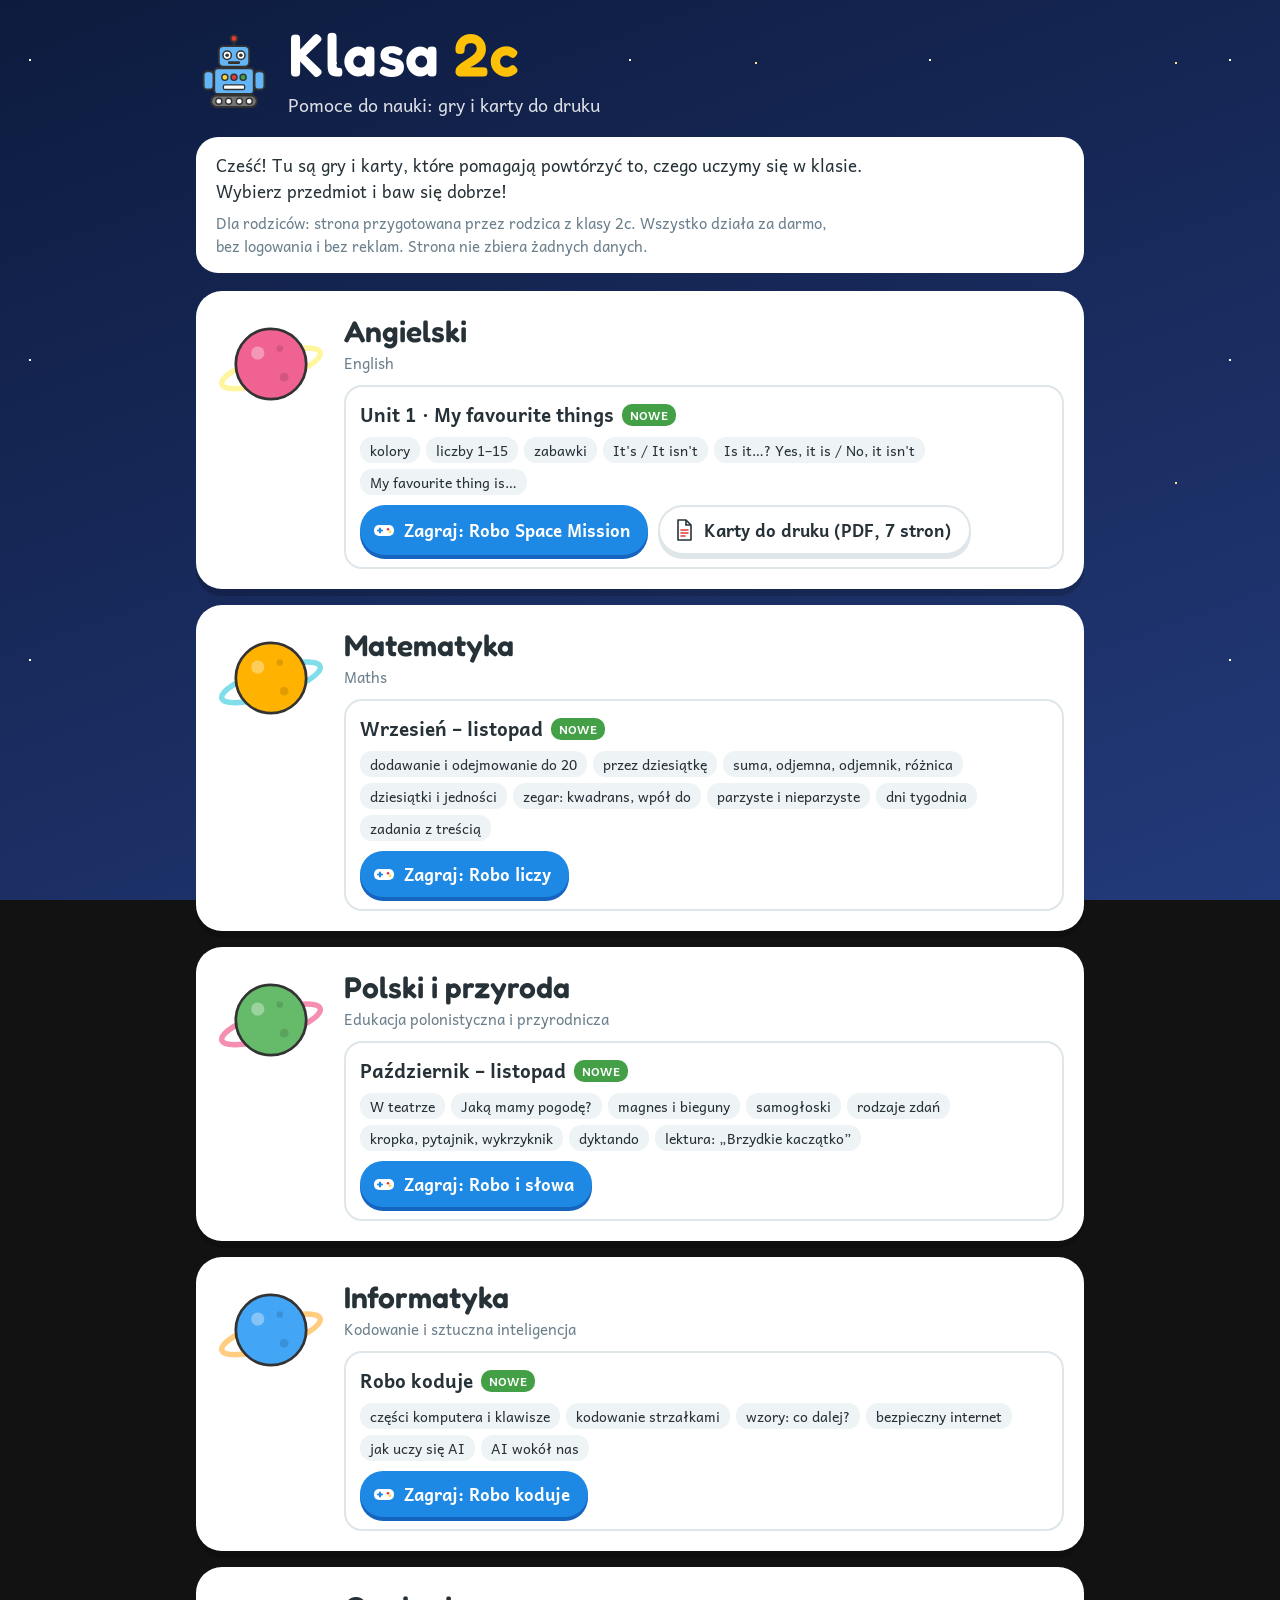
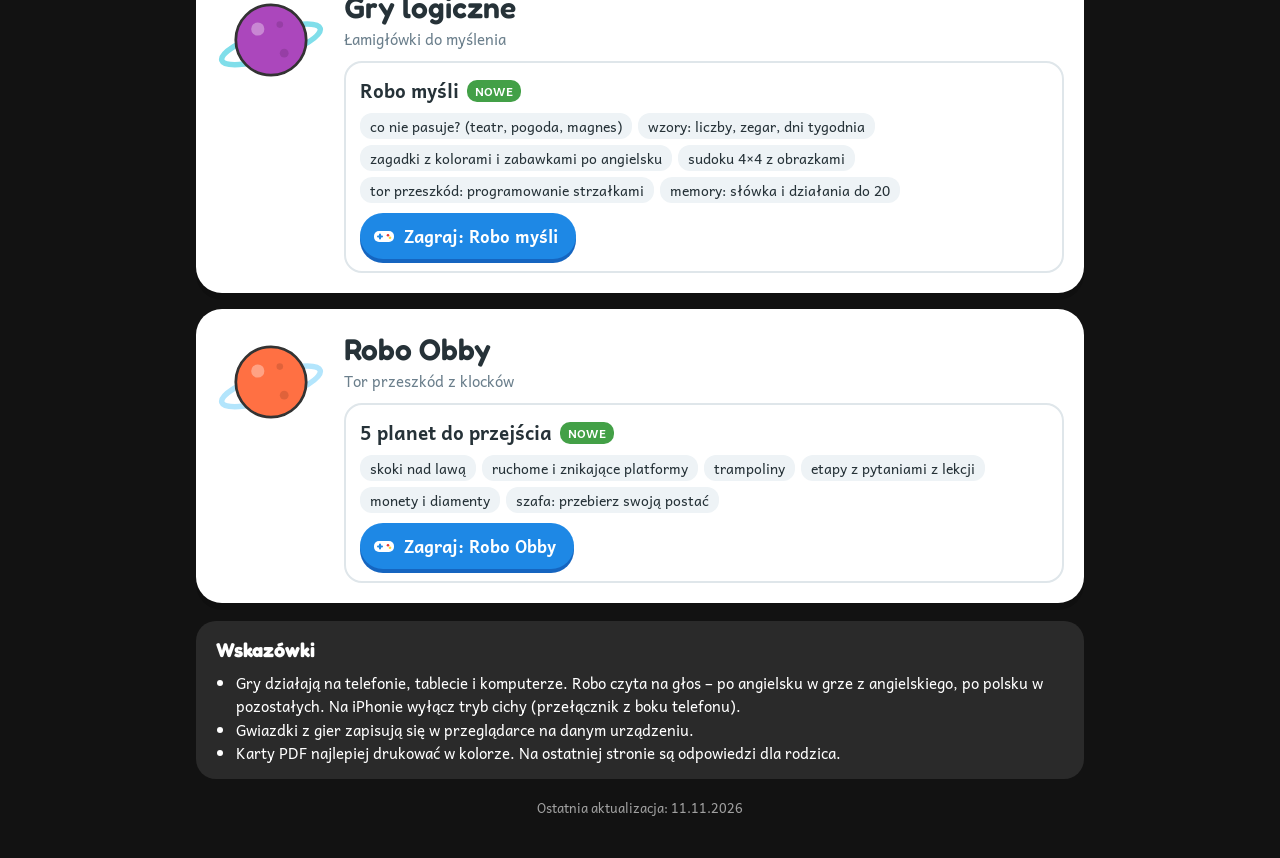
==== index.html @ 8f72cfe3 "Robo Obby: tor przeszkód z klocków (nowa sekcja) Platformówka na canvasie bez bibliotek: 5 planet z " ====
<!doctype html>
<html lang="pl">
<head>
<meta charset="utf-8">
<meta name="viewport" content="width=device-width, initial-scale=1">
<meta name="robots" content="noindex, nofollow">
<title>Klasa 2c – pomoce do nauki</title>
<link rel="preconnect" href="https://fonts.googleapis.com">
<link rel="preconnect" href="https://fonts.gstatic.com" crossorigin>
<link href="https://fonts.googleapis.com/css2?family=Andika:wght@400;700&family=Fredoka:wght@500;600&display=swap" rel="stylesheet">
<style>
  /* Layout: night-sky page, one white "mission board" per subject, subjects drawn as planets (same world as the games). */
  :root {
    color-scheme: dark;
    --sky1: #0d1b3e; --sky2: #233a7a; --card: #ffffff; --ink: #263238; --muted: #6b7f8c;
    --accent: #1E88E5; --sun: #FFC107; --line: #dfe6ea;
    --display: 'Fredoka', 'Comic Sans MS', sans-serif; --body: 'Andika', 'Comic Sans MS', sans-serif;
  }
  * { box-sizing: border-box; }
  html, body { margin: 0; }
  body {
    min-height: 100vh; font-family: var(--body); color: var(--ink); overflow-x: hidden;
    background: radial-gradient(1.5px 1.5px at 10% 20%, #fff 50%, transparent 51%),
                radial-gradient(1px 1px at 30% 70%, #fff 50%, transparent 51%),
                radial-gradient(2px 2px at 80% 15%, #FFE082 50%, transparent 51%),
                radial-gradient(1px 1px at 60% 40%, #fff 50%, transparent 51%),
                radial-gradient(1.5px 1.5px at 90% 80%, #fff 50%, transparent 51%),
                linear-gradient(160deg, var(--sky1), var(--sky2));
    background-size: 300px 300px, 260px 260px, 420px 420px, 200px 200px, 340px 340px, 100% 100%;
    background-attachment: fixed;
  }
  svg { display: block; }
  a { color: inherit; }
  .wrap { max-width: 920px; margin: 0 auto; padding: 24px 16px 40px; display: grid; gap: 18px; }

  header { display: flex; align-items: center; gap: 16px; color: #fff; }
  header .robo { width: 76px; height: 76px; flex: none; }
  header h1 { font-family: var(--display); font-weight: 600; font-size: clamp(38px, 8vw, 60px); line-height: 1; margin: 0; letter-spacing: .5px; }
  header h1 span { color: var(--sun); }
  header p { margin: 6px 0 0; font-size: 18px; opacity: .85; }

  .intro { background: var(--card); border-radius: 22px; padding: 16px 20px; font-size: 17px; line-height: 1.5; }
  .intro p { margin: 0; max-width: 70ch; }
  .intro p + p { margin-top: 8px; color: var(--muted); font-size: 15px; }

  .subjects { display: grid; gap: 16px; }
  .subject { background: var(--card); border-radius: 26px; padding: 18px 20px 20px; box-shadow: 0 7px 0 rgba(0,0,0,.18);
             display: grid; grid-template-columns: 110px 1fr; gap: 6px 18px; align-items: start; }
  .subject .orb { width: 110px; height: 110px; }
  .subject h2 { font-family: var(--display); font-weight: 600; font-size: 30px; margin: 4px 0 2px; }
  .subject .en { color: var(--muted); font-size: 15px; }
  .subject .orb { grid-row: span 2; }
  .units { display: grid; gap: 12px; margin-top: 4px; min-width: 0; grid-column: 2; }
  .unit { border: 2px solid var(--line); border-radius: 18px; padding: 12px 14px; }
  .unit h3 { margin: 0; font-size: 19px; }
  .unit .new { display: inline-block; margin-left: 8px; font-size: 12px; font-weight: 700; color: #fff; background: #43A047;
               border-radius: 10px; padding: 1px 8px; vertical-align: 2px; }
  .chips { display: flex; flex-wrap: wrap; gap: 6px; margin: 8px 0 10px; }
  .chip { font-size: 14px; background: #EEF3F6; border-radius: 12px; padding: 2px 10px; }
  .links { display: flex; flex-wrap: wrap; gap: 10px; }
  .btn { display: inline-flex; align-items: center; gap: 8px; text-decoration: none; font-weight: 700; font-size: 17px;
         border-radius: 26px; padding: 9px 18px 9px 12px; color: #fff; background: var(--accent); box-shadow: 0 4px 0 #1565C0; }
  .btn svg { width: 24px; height: 24px; flex: none; }
  .btn.pdf { background: #fff; color: var(--ink); border: 2px solid var(--line); box-shadow: 0 4px 0 var(--line); }
  .btn:hover { transform: translateY(-1px); }
  .btn:focus-visible { outline: 3px solid var(--sun); outline-offset: 3px; }
  .subject.soon { opacity: .78; }
  .subject.soon .units { color: var(--muted); font-size: 16px; }

  .tips { background: rgba(255,255,255,.1); color: #fff; border-radius: 20px; padding: 14px 20px; font-size: 15px; line-height: 1.55; }
  .tips h2 { font-family: var(--display); font-size: 20px; margin: 0 0 6px; }
  .tips ul { margin: 0; padding-left: 20px; }
  footer { color: rgba(255,255,255,.6); font-size: 13px; text-align: center; }

  @media (max-width: 560px) {
    header .robo { width: 56px; height: 56px; }
    .subject { grid-template-columns: 64px 1fr; padding: 14px; }
    .subject .orb { width: 64px; height: 64px; grid-row: auto; }
    .subject h2 { font-size: 24px; }
    .units { grid-column: 1 / -1; }
    .btn { font-size: 16px; }
  }
  @media (prefers-reduced-motion: reduce) { .btn:hover { transform: none; } }
</style>
</head>
<body>
<div class="wrap">
  <header>
    <svg class="robo" viewBox="0 0 100 100" aria-hidden="true">
      <g stroke="#333" stroke-width="2.5" stroke-linejoin="round">
        <line x1="50" y1="6" x2="50" y2="17" stroke-width="3"/><circle cx="50" cy="6" r="4.5" fill="#E53935"/>
        <rect x="10" y="49" width="13" height="24" rx="5" fill="#64B5F6"/><rect x="77" y="49" width="13" height="24" rx="5" fill="#64B5F6"/>
        <rect x="30" y="16" width="40" height="27" rx="6" fill="#64B5F6"/>
        <circle cx="41" cy="28" r="5.5" fill="#fff" stroke-width="2"/><circle cx="59" cy="28" r="5.5" fill="#fff" stroke-width="2"/>
        <rect x="24" y="45" width="52" height="34" rx="5" fill="#64B5F6"/>
        <circle cx="38" cy="57" r="4" fill="#FDD835" stroke-width="1.8"/><circle cx="50" cy="57" r="4" fill="#E53935" stroke-width="1.8"/><circle cx="62" cy="57" r="4" fill="#43A047" stroke-width="1.8"/>
        <rect x="36" y="67" width="28" height="6" rx="2" fill="#fff" stroke-width="1.8"/>
        <rect x="20" y="81" width="60" height="15" rx="7.5" fill="#757575"/>
      </g>
      <circle cx="41" cy="28" r="2.4" fill="#333"/><circle cx="59" cy="28" r="2.4" fill="#333"/><rect x="42" y="36" width="16" height="3.5" rx="1.5" fill="#333"/>
      <g fill="#fff" stroke="#333" stroke-width="1.8"><circle cx="30" cy="88.5" r="4"/><circle cx="43" cy="88.5" r="4"/><circle cx="57" cy="88.5" r="4"/><circle cx="70" cy="88.5" r="4"/></g>
    </svg>
    <div><h1>Klasa <span>2c</span></h1><p>Pomoce do nauki: gry i karty do druku</p></div>
  </header>

  <section class="intro">
    <p>Cześć! Tu są gry i karty, które pomagają powtórzyć to, czego uczymy się w klasie. Wybierz przedmiot i baw się dobrze!</p>
    <p>Dla rodziców: strona przygotowana przez rodzica z klasy 2c. Wszystko działa za darmo, bez logowania i bez reklam. Strona nie zbiera żadnych danych.</p>
  </section>

  <main class="subjects" id="subjects"></main>

  <section class="tips">
    <h2>Wskazówki</h2>
    <ul>
      <li>Gry działają na telefonie, tablecie i komputerze. Robo czyta na głos – po angielsku w grze z angielskiego, po polsku w pozostałych. Na iPhonie wyłącz tryb cichy (przełącznik z boku telefonu).</li>
      <li>Gwiazdki z gier zapisują się w przeglądarce na danym urządzeniu.</li>
      <li>Karty PDF najlepiej drukować w kolorze. Na ostatniej stronie są odpowiedzi dla rodzica.</li>
    </ul>
  </section>

  <footer>Ostatnia aktualizacja: 11.11.2026</footer>
</div>

<script>
/* To add new material: append a unit to a subject (newest first) or flip a subject from soon:true to units:[...]. */
const SUBJECTS = [
  { name: 'Angielski', en: 'English', col: '#F06292', ring: '#FFF59D', units: [
    { title: 'Unit 1 · My favourite things', isNew: true,
      topics: ['kolory', 'liczby 1–15', 'zabawki', "It's / It isn't", 'Is it…? Yes, it is / No, it isn\'t', 'My favourite thing is…'],
      links: [
        { kind: 'game', label: 'Zagraj: Robo Space Mission', href: 'angielski/unit1/' },
        { kind: 'pdf', label: 'Karty do druku (PDF, 7 stron)', href: 'angielski/unit1/karty-unit1.pdf' },
      ] },
  ] },
  { name: 'Matematyka', en: 'Maths', col: '#FFB300', ring: '#80DEEA', units: [
    { title: 'Wrzesień – listopad', isNew: true,
      topics: ['dodawanie i odejmowanie do 20', 'przez dziesiątkę', 'suma, odjemna, odjemnik, różnica', 'dziesiątki i jedności',
               'zegar: kwadrans, wpół do', 'parzyste i nieparzyste', 'dni tygodnia', 'zadania z treścią'],
      links: [{ kind: 'game', label: 'Zagraj: Robo liczy', href: 'matematyka/' }] },
  ] },
  { name: 'Polski i przyroda', en: 'Edukacja polonistyczna i przyrodnicza', col: '#66BB6A', ring: '#F48FB1', units: [
    { title: 'Październik – listopad', isNew: true,
      topics: ['W teatrze', 'Jaką mamy pogodę?', 'magnes i bieguny', 'samogłoski', 'rodzaje zdań', 'kropka, pytajnik, wykrzyknik', 'dyktando',
               'lektura: „Brzydkie kaczątko”'],
      links: [{ kind: 'game', label: 'Zagraj: Robo i słowa', href: 'polski/' }] },
  ] },
  { name: 'Informatyka', en: 'Kodowanie i sztuczna inteligencja', col: '#42A5F5', ring: '#FFCC80', units: [
    { title: 'Robo koduje', isNew: true,
      topics: ['części komputera i klawisze', 'kodowanie strzałkami', 'wzory: co dalej?', 'bezpieczny internet', 'jak uczy się AI', 'AI wokół nas'],
      links: [{ kind: 'game', label: 'Zagraj: Robo koduje', href: 'informatyka/' }] },
  ] },
  { name: 'Gry logiczne', en: 'Łamigłówki do myślenia', col: '#AB47BC', ring: '#80DEEA', units: [
    { title: 'Robo myśli', isNew: true,
      topics: ['co nie pasuje? (teatr, pogoda, magnes)', 'wzory: liczby, zegar, dni tygodnia', 'zagadki z kolorami i zabawkami po angielsku', 'sudoku 4×4 z obrazkami', 'tor przeszkód: programowanie strzałkami', 'memory: słówka i działania do 20'],
      links: [{ kind: 'game', label: 'Zagraj: Robo myśli', href: 'logika/' }] },
  ] },
  { name: 'Robo Obby', en: 'Tor przeszkód z klocków', col: '#FF7043', ring: '#B3E5FC', units: [
    { title: '5 planet do przejścia', isNew: true,
      topics: ['skoki nad lawą', 'ruchome i znikające platformy', 'trampoliny', 'etapy z pytaniami z lekcji', 'monety i diamenty', 'szafa: przebierz swoją postać'],
      links: [{ kind: 'game', label: 'Zagraj: Robo Obby', href: 'obby/' }] },
  ] },
];

const ICON = {
  game: '<svg viewBox="0 0 24 24" aria-hidden="true"><rect x="2" y="7" width="20" height="11" rx="5" fill="#fff"/><path d="M6 12.5h4M8 10.5v4" stroke="#1E88E5" stroke-width="2" stroke-linecap="round"/><circle cx="16" cy="11.3" r="1.3" fill="#E53935"/><circle cx="18" cy="13.8" r="1.3" fill="#FDD835"/></svg>',
  pdf: '<svg viewBox="0 0 24 24" aria-hidden="true"><path d="M6 2h8l5 5v15H6z" fill="#fff" stroke="#263238" stroke-width="1.6" stroke-linejoin="round"/><path d="M14 2v5h5" fill="none" stroke="#263238" stroke-width="1.6"/><path d="M9 12h7M9 15h7M9 18h4" stroke="#E53935" stroke-width="1.6" stroke-linecap="round"/></svg>',
};
function orb(col, ring) {
  return `<svg class="orb" viewBox="0 0 100 100" aria-hidden="true">
    <ellipse cx="50" cy="54" rx="47" ry="12" fill="none" stroke="${ring}" stroke-width="5" transform="rotate(-18 50 54)"/>
    <circle cx="50" cy="50" r="32" fill="${col}" stroke="#333" stroke-width="2.5"/>
    <circle cx="38" cy="40" r="6" fill="#fff" opacity=".35"/><circle cx="62" cy="62" r="4" fill="#000" opacity=".12"/><circle cx="58" cy="36" r="3" fill="#000" opacity=".12"/>
  </svg>`;
}
const esc = s => s.replace(/&/g, '&amp;').replace(/</g, '&lt;');
document.getElementById('subjects').innerHTML = SUBJECTS.map(s => `
  <article class="subject${s.soon ? ' soon' : ''}">
    ${orb(s.col, s.ring)}
    <div><h2>${esc(s.name)}</h2><div class="en">${esc(s.en)}</div></div>
    <div class="units">${s.soon ? `<p>${esc(s.soon)}</p>` : s.units.map(u => `
      <div class="unit"><h3>${esc(u.title)}${u.isNew ? '<span class="new">NOWE</span>' : ''}</h3>
        <div class="chips">${u.topics.map(t => `<span class="chip">${esc(t)}</span>`).join('')}</div>
        <div class="links">${u.links.map(l => `<a class="btn ${l.kind}" href="${l.href}">${ICON[l.kind]}${esc(l.label)}</a>`).join('')}</div>
      </div>`).join('')}
    </div>
  </article>`).join('');
</script>
</body>
</html>
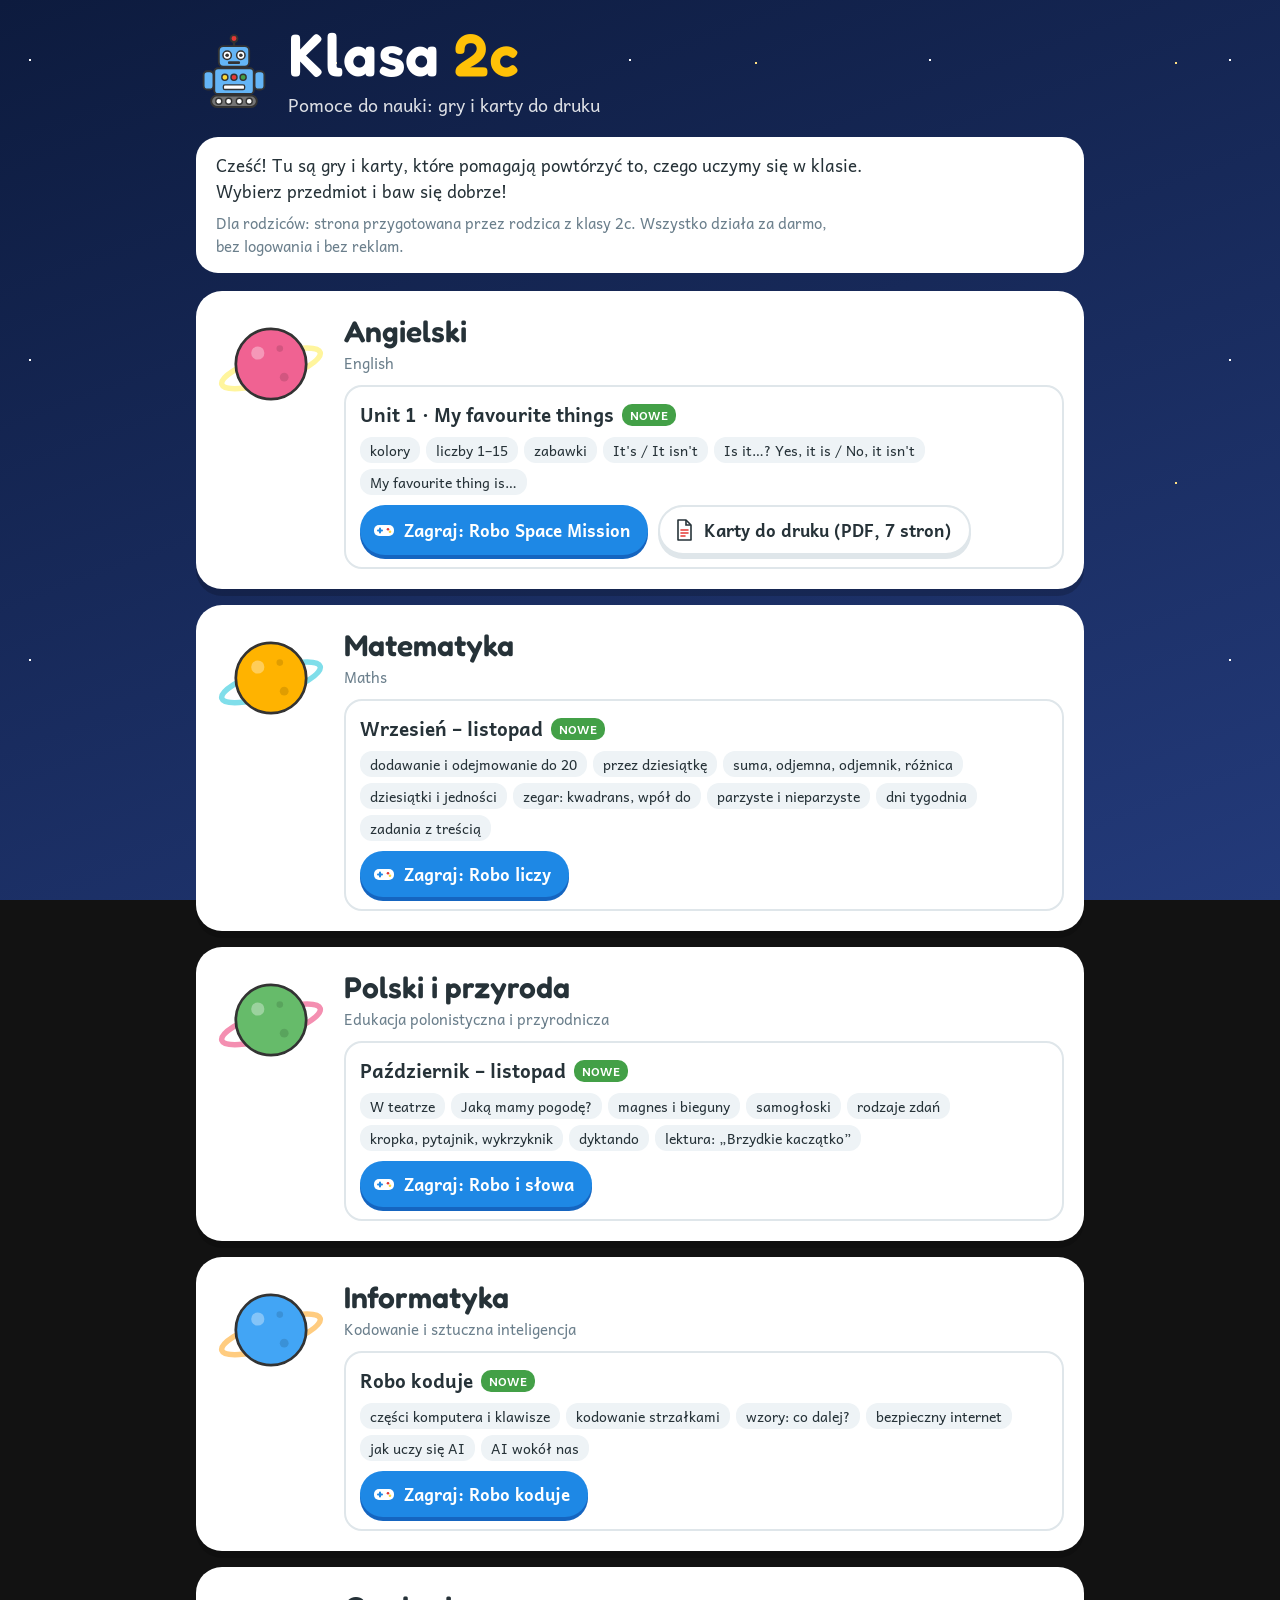
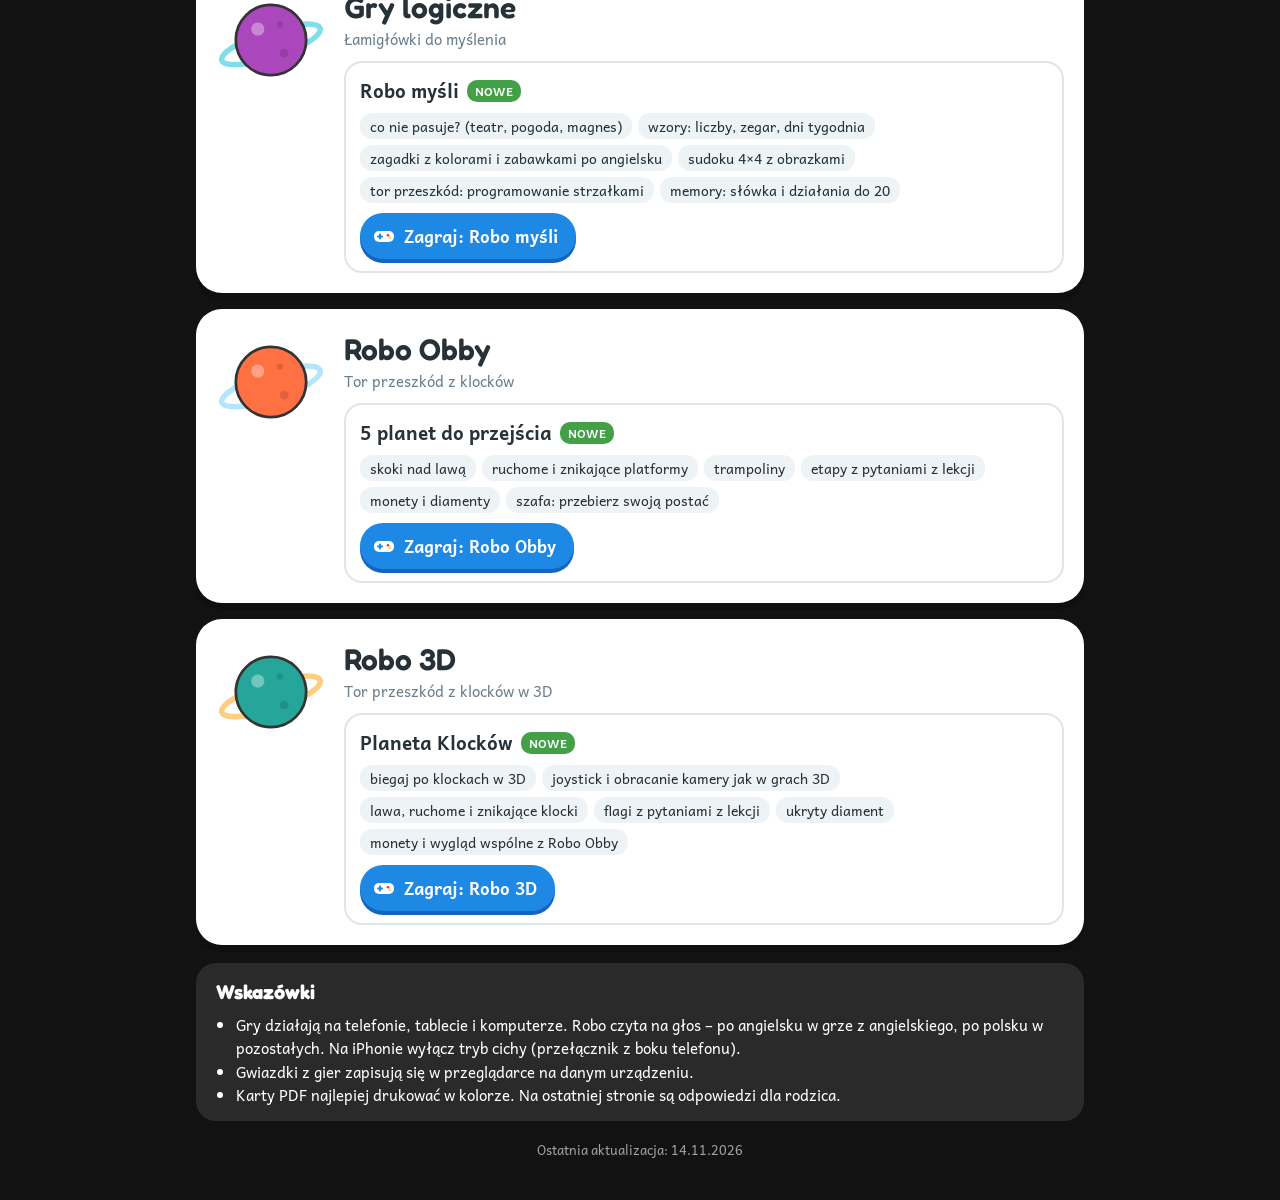
==== commit 38941b61: "Robo 3D: tor przeszkód z klocków w 3D (pierwsza planeta) Co-Authored-By: Claude Opus 5.5 <noreply@an" ====
--- a/index.html
+++ b/index.html
@@ -82,6 +82,11 @@
   }
   @media (prefers-reduced-motion: reduce) { .btn:hover { transform: none; } }
 </style>
+<!-- Anonymous visit counter (GoatCounter, no cookies); roboTrack(name) records an event such as a finished level. -->
+<script data-goatcounter="https://robo-klasa-2c.goatcounter.com/count" async src="https://gc.zgo.at/count.js"></script>
+<script>window.roboTrack = function (n, t) { t = t || 0; try { var g = window.goatcounter; if (g && g.count) g.count({ path: n, title: n, event: true }); else if (t < 20) setTimeout(function () { roboTrack(n, t + 1); }, 500); } catch (e) {} };</script>
+<!-- roboPlayer(section): once per device 'nowy gracz' on the first game start, then 'gracz wraca' at most once a day (only a date is stored). -->
+<script>window.roboPlayer = function (s) { try { var k = 'robo-gracz-' + s, d = new Date().toDateString(), last = localStorage.getItem(k); if (last === d) return; localStorage.setItem(k, d); roboTrack(s + ' · ' + (last ? 'gracz wraca' : 'nowy gracz')); } catch (e) {} };</script>
 </head>
 <body>
 <div class="wrap">
@@ -105,7 +110,7 @@
 
   <section class="intro">
     <p>Cześć! Tu są gry i karty, które pomagają powtórzyć to, czego uczymy się w klasie. Wybierz przedmiot i baw się dobrze!</p>
-    <p>Dla rodziców: strona przygotowana przez rodzica z klasy 2c. Wszystko działa za darmo, bez logowania i bez reklam. Strona nie zbiera żadnych danych.</p>
+    <p>Dla rodziców: strona przygotowana przez rodzica z klasy 2c. Wszystko działa za darmo, bez logowania i bez reklam.</p>
   </section>
 
   <main class="subjects" id="subjects"></main>
@@ -119,11 +124,13 @@
     </ul>
   </section>
 
-  <footer>Ostatnia aktualizacja: 11.11.2026</footer>
+  <footer>Ostatnia aktualizacja: 14.11.2026</footer>
 </div>
 
 <script>
 /* To add new material: append a unit to a subject (newest first) or flip a subject from soon:true to units:[...]. */
+// Count clicks on material links (PDF downloads, games) as anonymous events.
+document.addEventListener('click', e => { const a = e.target.closest('a.btn'); if (a && window.roboTrack) roboTrack('klik · ' + a.textContent.trim()); });
 const SUBJECTS = [
   { name: 'Angielski', en: 'English', col: '#F06292', ring: '#FFF59D', units: [
     { title: 'Unit 1 · My favourite things', isNew: true,
@@ -159,6 +166,11 @@
     { title: '5 planet do przejścia', isNew: true,
       topics: ['skoki nad lawą', 'ruchome i znikające platformy', 'trampoliny', 'etapy z pytaniami z lekcji', 'monety i diamenty', 'szafa: przebierz swoją postać'],
       links: [{ kind: 'game', label: 'Zagraj: Robo Obby', href: 'obby/' }] },
+  ] },
+  { name: 'Robo 3D', en: 'Tor przeszkód z klocków w 3D', col: '#26A69A', ring: '#FFCC80', units: [
+    { title: 'Planeta Klocków', isNew: true,
+      topics: ['biegaj po klockach w 3D', 'joystick i obracanie kamery jak w grach 3D', 'lawa, ruchome i znikające klocki', 'flagi z pytaniami z lekcji', 'ukryty diament', 'monety i wygląd wspólne z Robo Obby'],
+      links: [{ kind: 'game', label: 'Zagraj: Robo 3D', href: 'robo3d/' }] },
   ] },
 ];
 
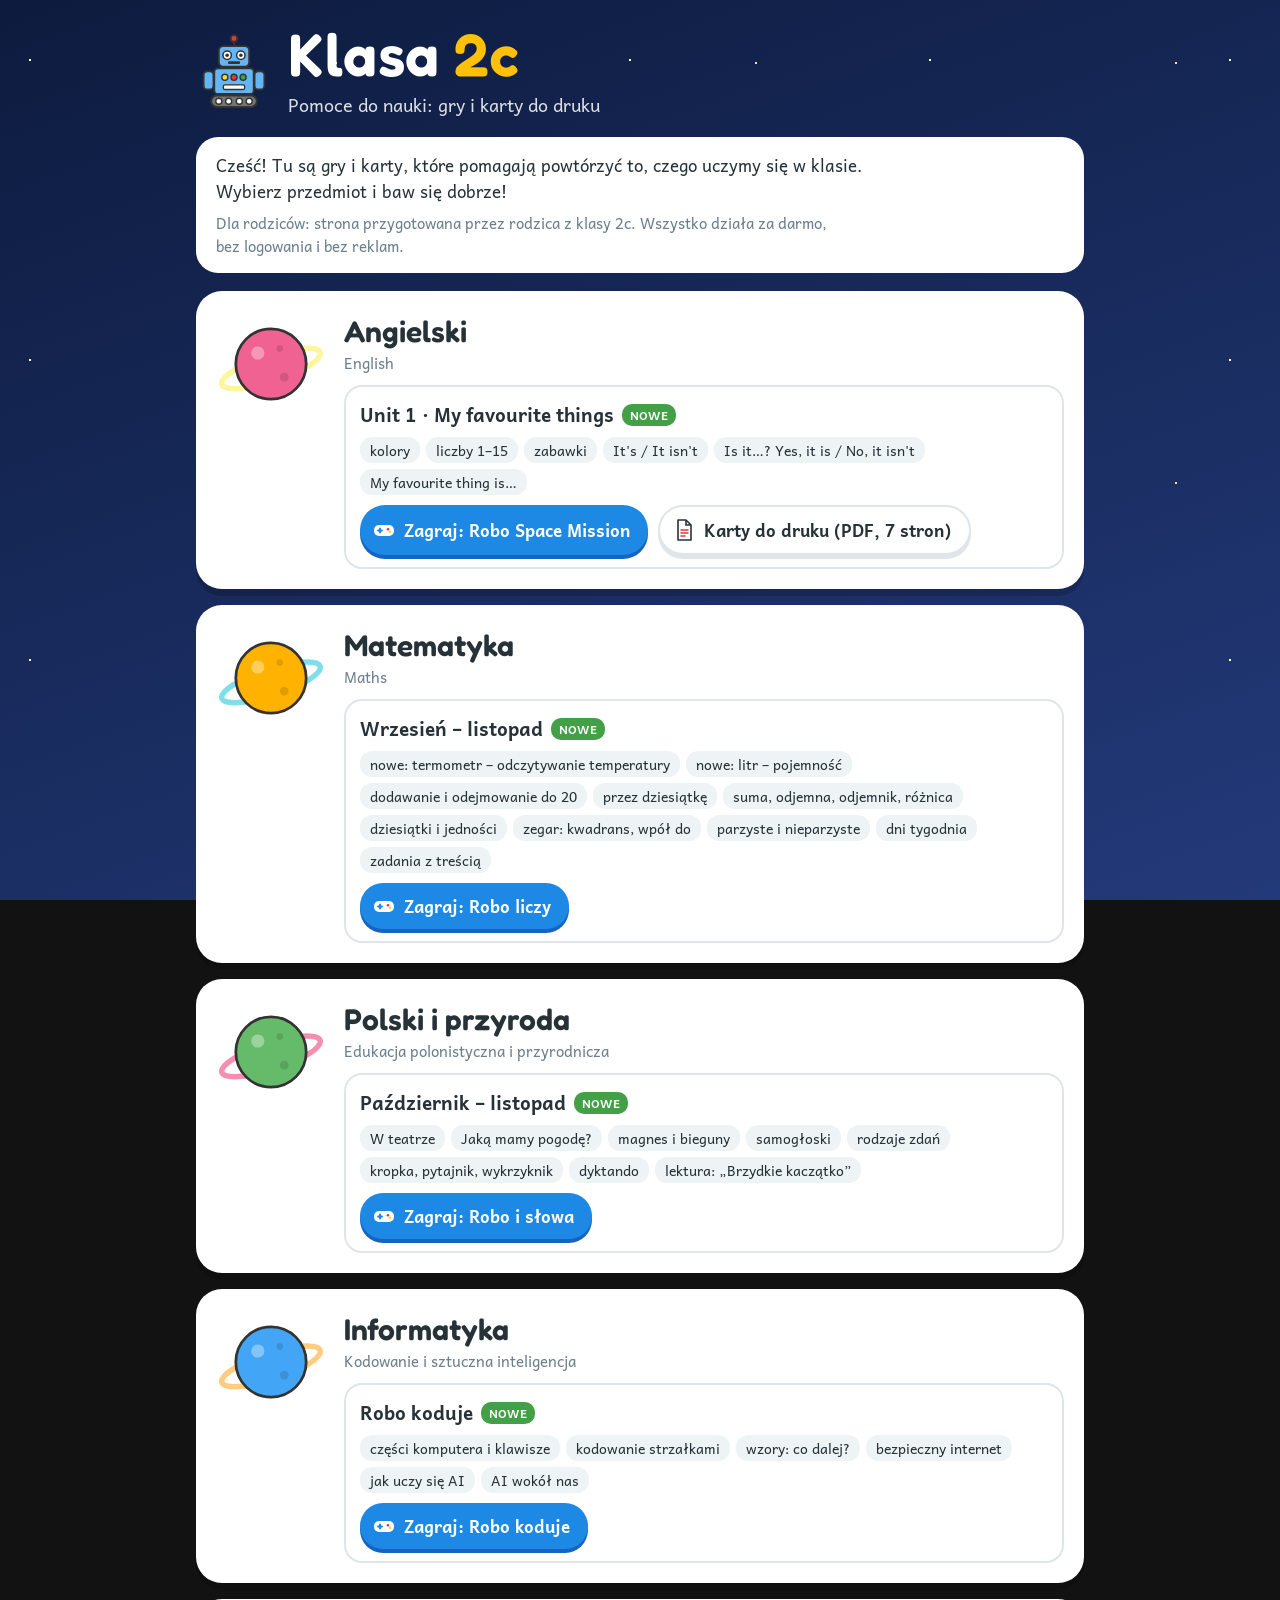
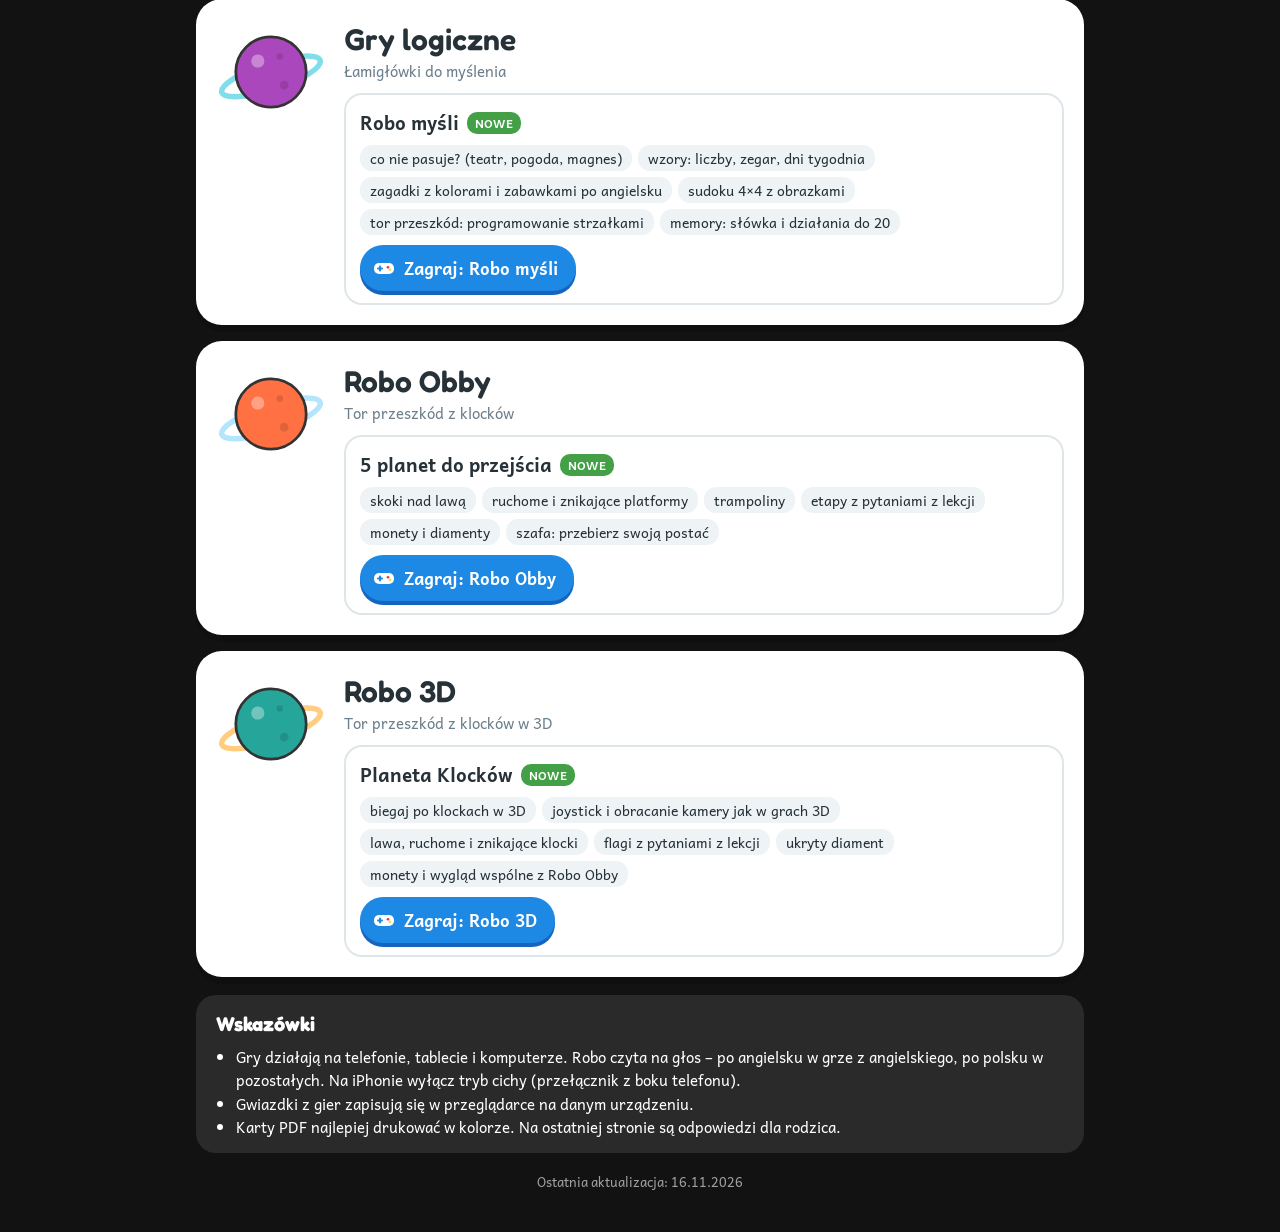
==== commit 9b073595: "Matematyka: planety Termometr i Litr; lektor czyta „jeden stopień”, „jeden litr”, „jedna dziesiątka”" ====
--- a/index.html
+++ b/index.html
@@ -124,7 +124,7 @@
     </ul>
   </section>
 
-  <footer>Ostatnia aktualizacja: 14.11.2026</footer>
+  <footer>Ostatnia aktualizacja: 16.11.2026</footer>
 </div>
 
 <script>
@@ -142,7 +142,7 @@
   ] },
   { name: 'Matematyka', en: 'Maths', col: '#FFB300', ring: '#80DEEA', units: [
     { title: 'Wrzesień – listopad', isNew: true,
-      topics: ['dodawanie i odejmowanie do 20', 'przez dziesiątkę', 'suma, odjemna, odjemnik, różnica', 'dziesiątki i jedności',
+      topics: ['nowe: termometr – odczytywanie temperatury', 'nowe: litr – pojemność', 'dodawanie i odejmowanie do 20', 'przez dziesiątkę', 'suma, odjemna, odjemnik, różnica', 'dziesiątki i jedności',
                'zegar: kwadrans, wpół do', 'parzyste i nieparzyste', 'dni tygodnia', 'zadania z treścią'],
       links: [{ kind: 'game', label: 'Zagraj: Robo liczy', href: 'matematyka/' }] },
   ] },
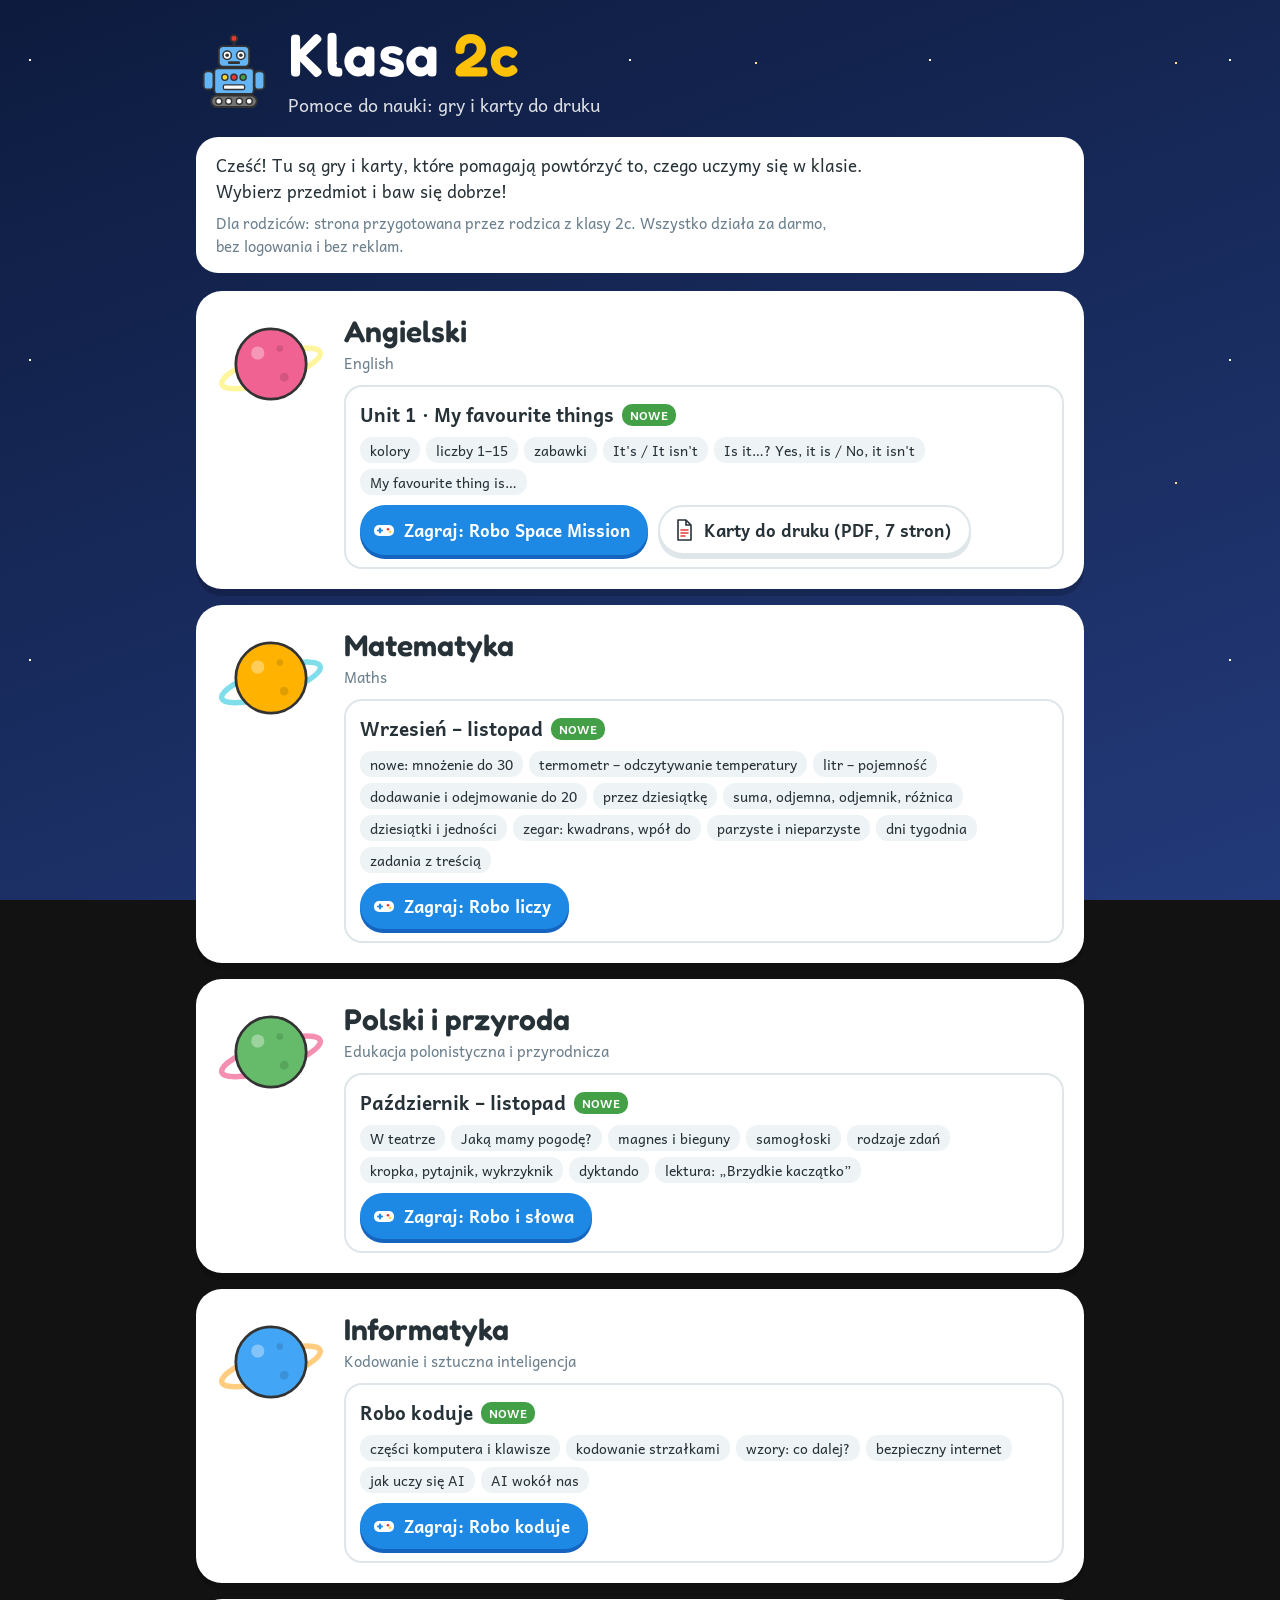
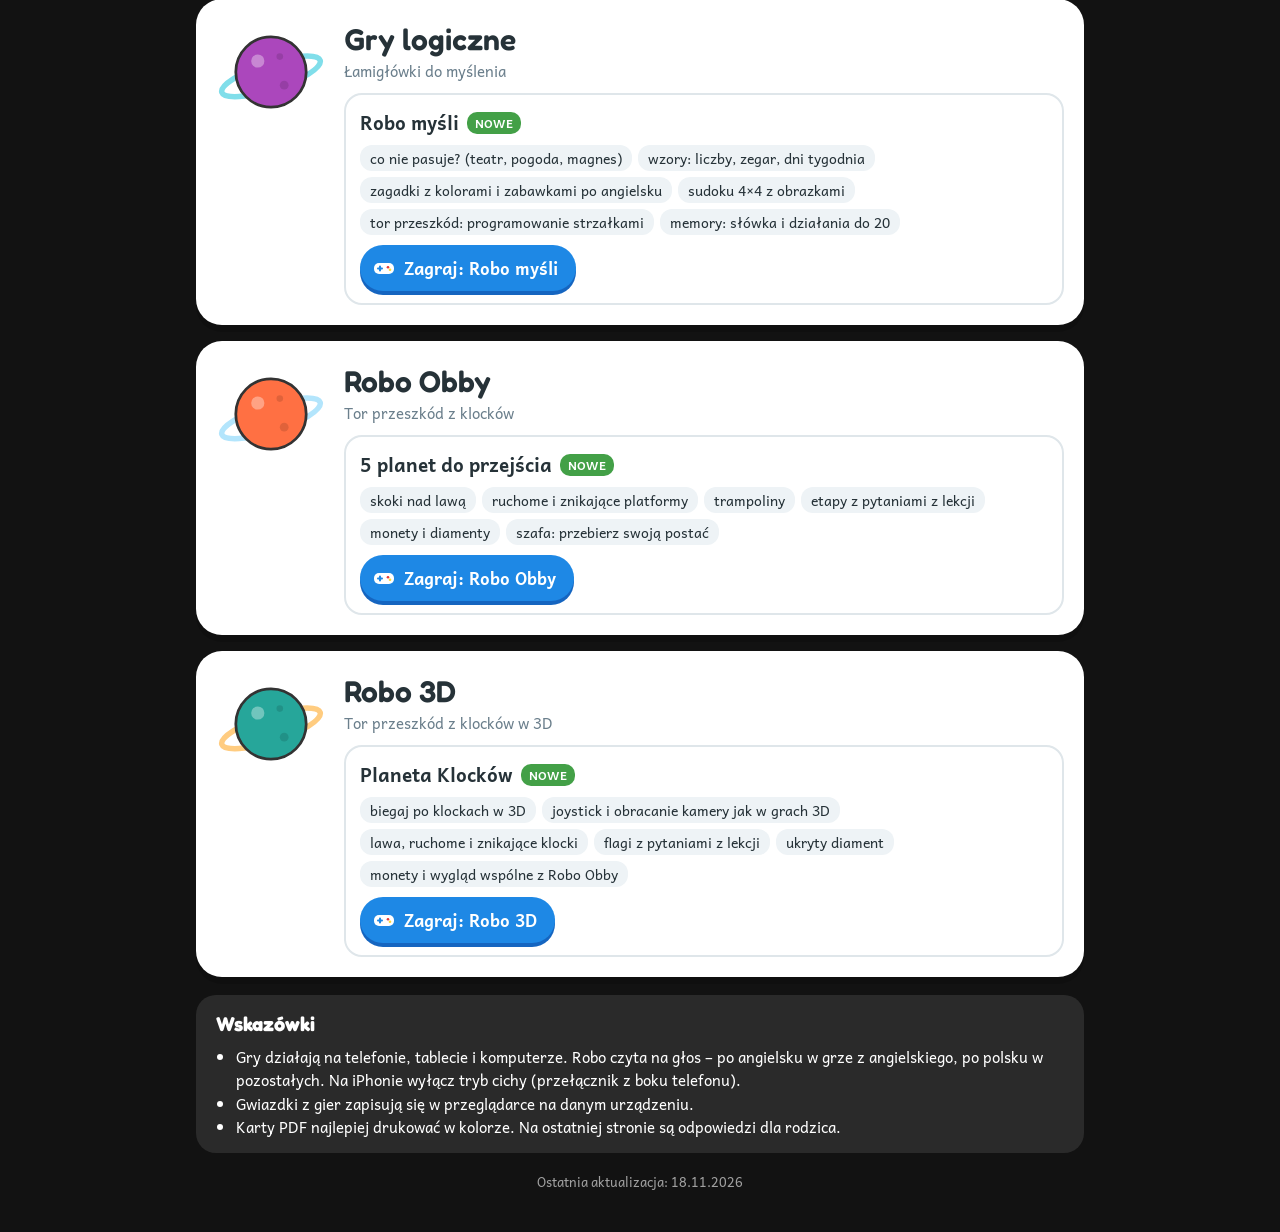
==== commit 6a02350a: "Matematyka: planeta Mnożenie (do 30) – obrazki grup, dodawanie → mnożenie, brakujący czynnik, zadani" ====
--- a/index.html
+++ b/index.html
@@ -124,7 +124,7 @@
     </ul>
   </section>
 
-  <footer>Ostatnia aktualizacja: 16.11.2026</footer>
+  <footer>Ostatnia aktualizacja: 18.11.2026</footer>
 </div>
 
 <script>
@@ -142,7 +142,7 @@
   ] },
   { name: 'Matematyka', en: 'Maths', col: '#FFB300', ring: '#80DEEA', units: [
     { title: 'Wrzesień – listopad', isNew: true,
-      topics: ['nowe: termometr – odczytywanie temperatury', 'nowe: litr – pojemność', 'dodawanie i odejmowanie do 20', 'przez dziesiątkę', 'suma, odjemna, odjemnik, różnica', 'dziesiątki i jedności',
+      topics: ['nowe: mnożenie do 30', 'termometr – odczytywanie temperatury', 'litr – pojemność', 'dodawanie i odejmowanie do 20', 'przez dziesiątkę', 'suma, odjemna, odjemnik, różnica', 'dziesiątki i jedności',
                'zegar: kwadrans, wpół do', 'parzyste i nieparzyste', 'dni tygodnia', 'zadania z treścią'],
       links: [{ kind: 'game', label: 'Zagraj: Robo liczy', href: 'matematyka/' }] },
   ] },
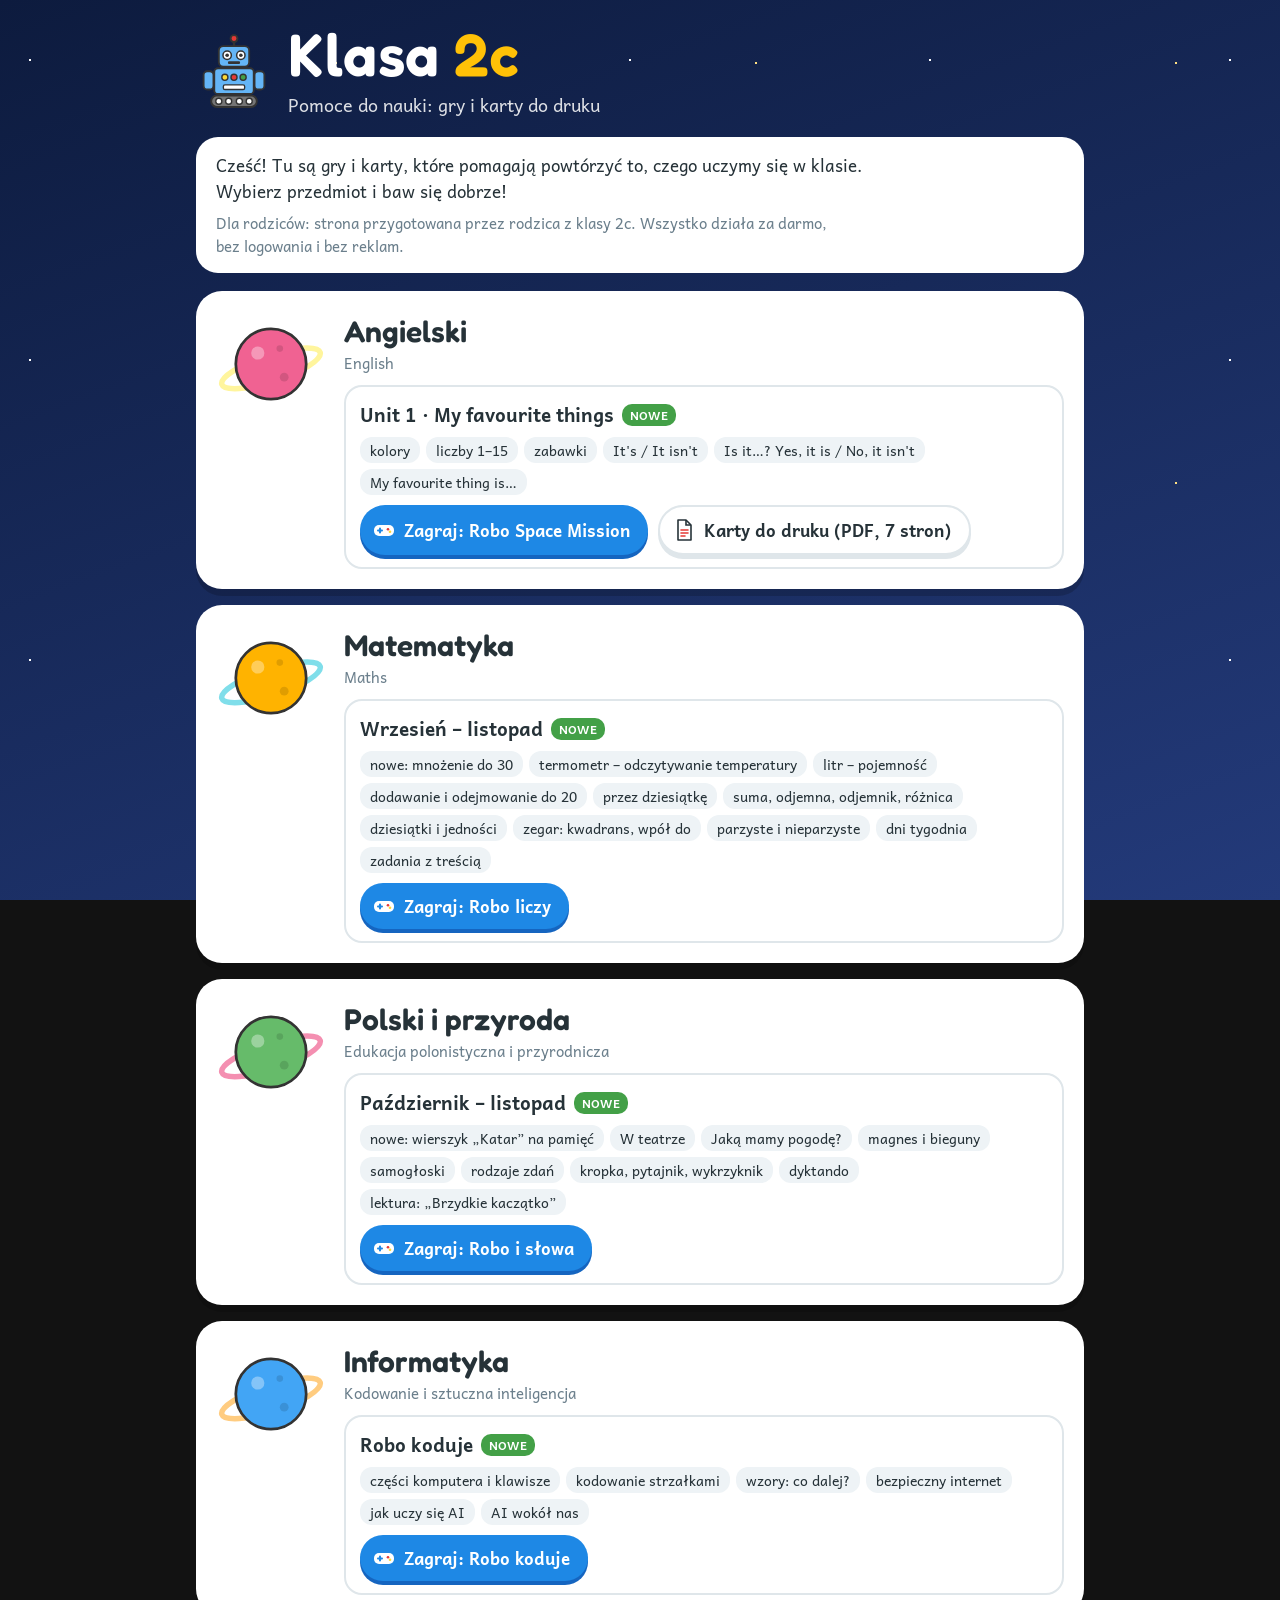
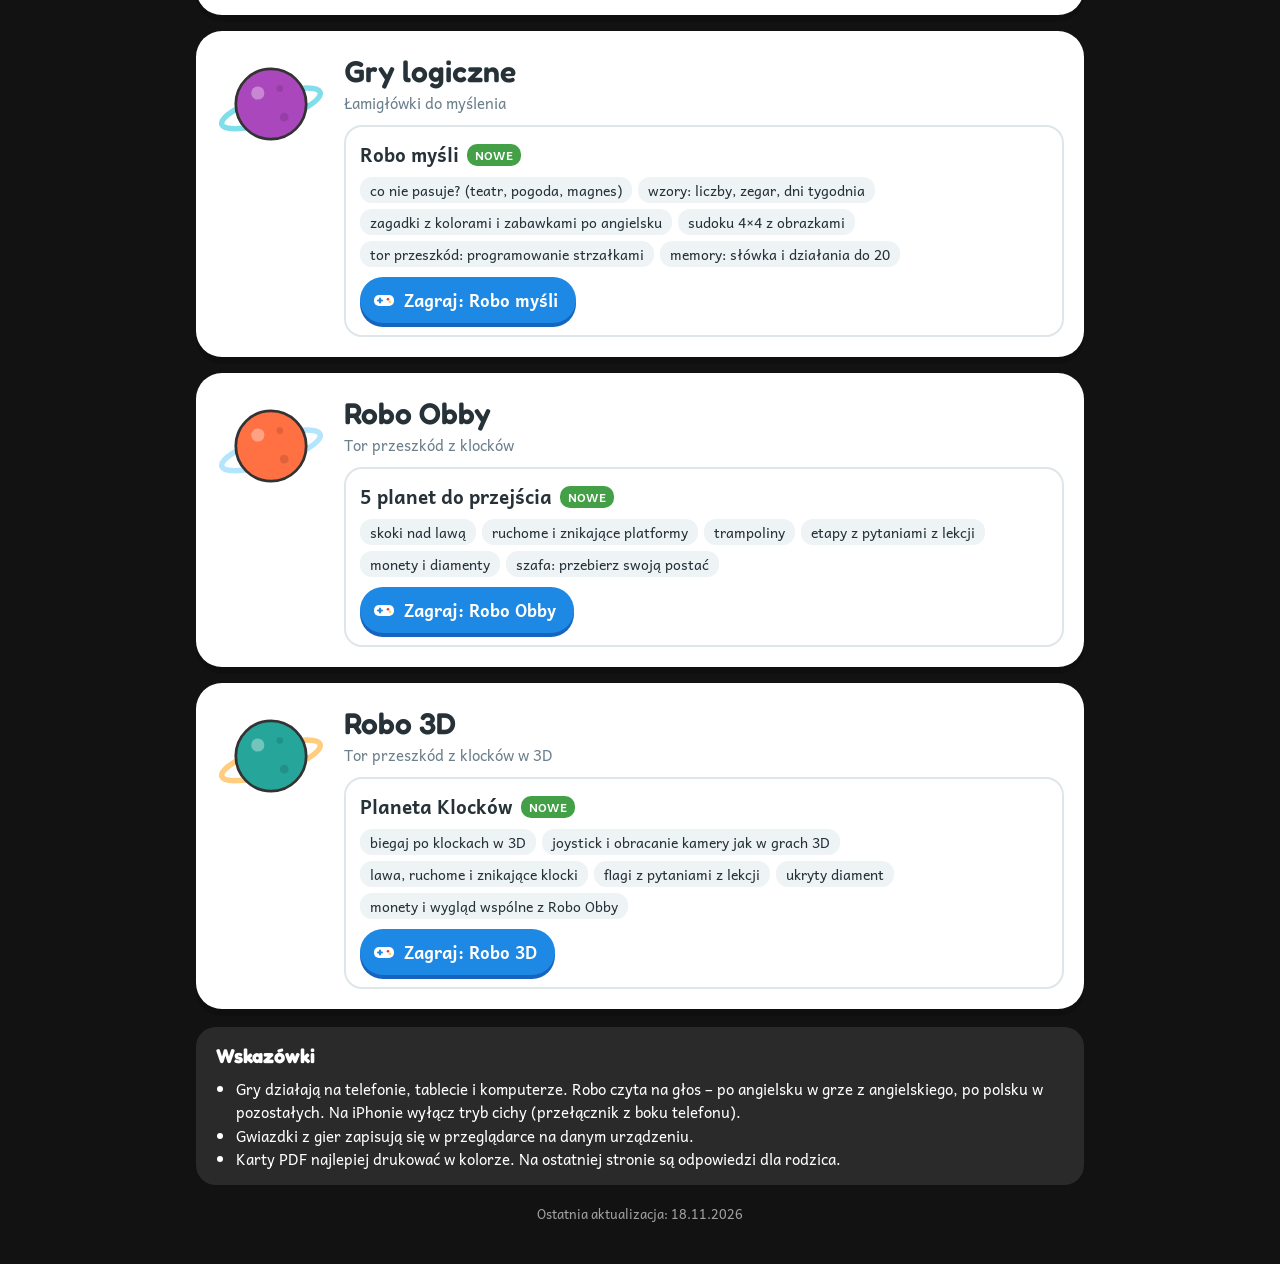
==== commit add0057a: "Polski: planeta Katar – rysunek z animacją „Apsik!”, lektor czyta wierszyk wklejony przez rodzica (t" ====
--- a/index.html
+++ b/index.html
@@ -148,7 +148,7 @@
   ] },
   { name: 'Polski i przyroda', en: 'Edukacja polonistyczna i przyrodnicza', col: '#66BB6A', ring: '#F48FB1', units: [
     { title: 'Październik – listopad', isNew: true,
-      topics: ['W teatrze', 'Jaką mamy pogodę?', 'magnes i bieguny', 'samogłoski', 'rodzaje zdań', 'kropka, pytajnik, wykrzyknik', 'dyktando',
+      topics: ['nowe: wierszyk „Katar” na pamięć', 'W teatrze', 'Jaką mamy pogodę?', 'magnes i bieguny', 'samogłoski', 'rodzaje zdań', 'kropka, pytajnik, wykrzyknik', 'dyktando',
                'lektura: „Brzydkie kaczątko”'],
       links: [{ kind: 'game', label: 'Zagraj: Robo i słowa', href: 'polski/' }] },
   ] },
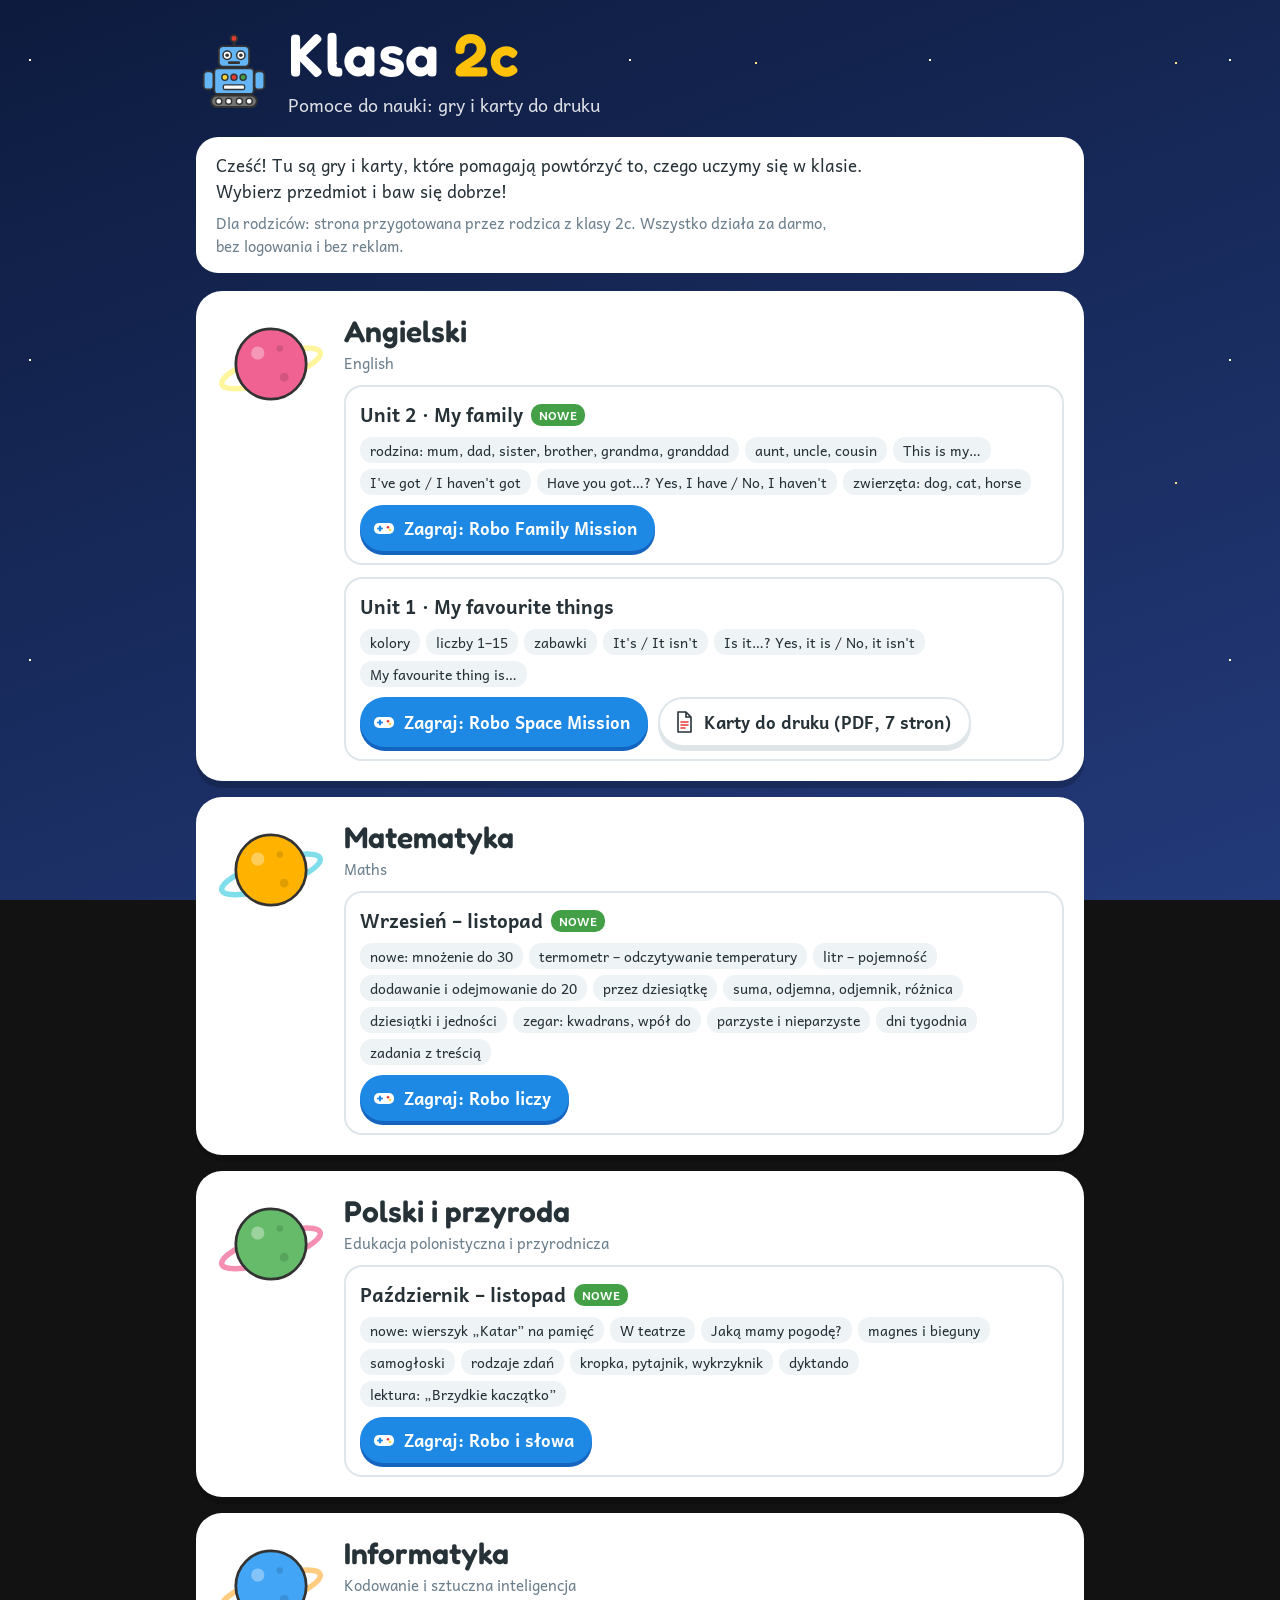
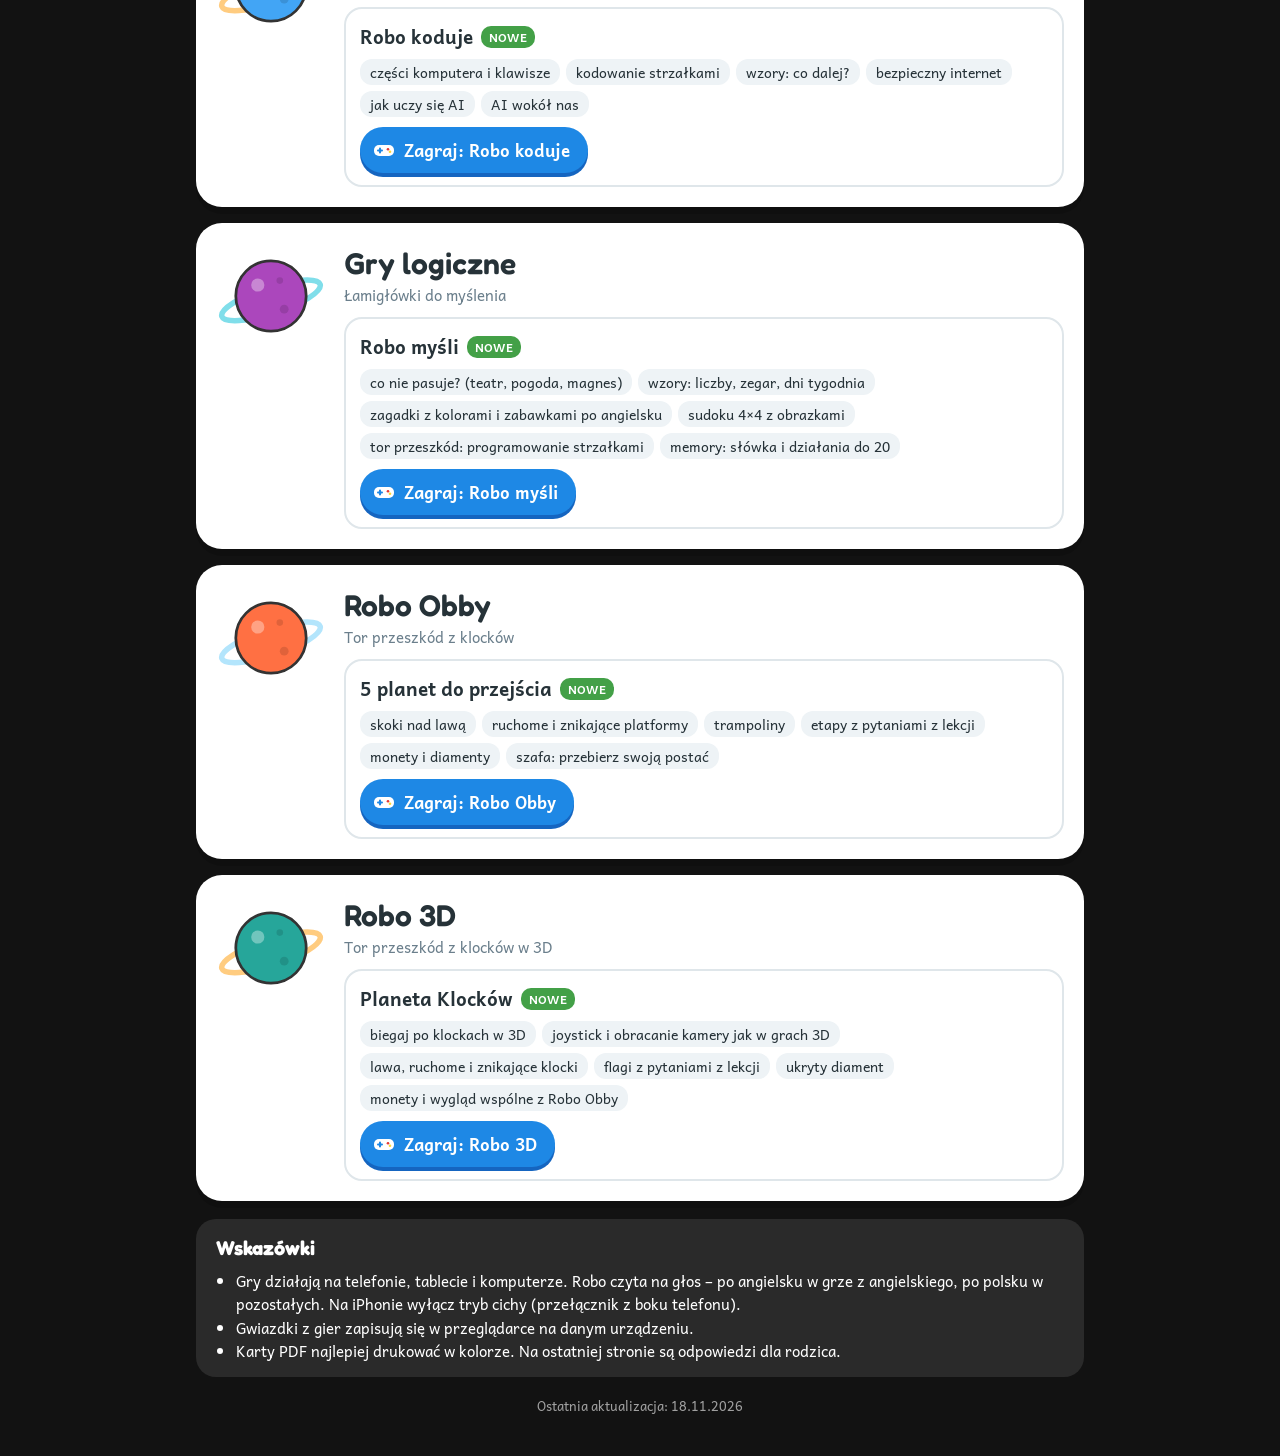
==== commit c5d1b5fb: "Angielski Unit 2 „My family”: gra Robo Family Mission (rodzina, drzewo rodziny, This is my…, I've go" ====
--- a/index.html
+++ b/index.html
@@ -133,7 +133,10 @@
 document.addEventListener('click', e => { const a = e.target.closest('a.btn'); if (a && window.roboTrack) roboTrack('klik · ' + a.textContent.trim()); });
 const SUBJECTS = [
   { name: 'Angielski', en: 'English', col: '#F06292', ring: '#FFF59D', units: [
-    { title: 'Unit 1 · My favourite things', isNew: true,
+    { title: 'Unit 2 · My family', isNew: true,
+      topics: ['rodzina: mum, dad, sister, brother, grandma, granddad', 'aunt, uncle, cousin', 'This is my…', "I've got / I haven't got", "Have you got…? Yes, I have / No, I haven't", 'zwierzęta: dog, cat, horse'],
+      links: [{ kind: 'game', label: 'Zagraj: Robo Family Mission', href: 'angielski/unit2/' }] },
+    { title: 'Unit 1 · My favourite things',
       topics: ['kolory', 'liczby 1–15', 'zabawki', "It's / It isn't", 'Is it…? Yes, it is / No, it isn\'t', 'My favourite thing is…'],
       links: [
         { kind: 'game', label: 'Zagraj: Robo Space Mission', href: 'angielski/unit1/' },
